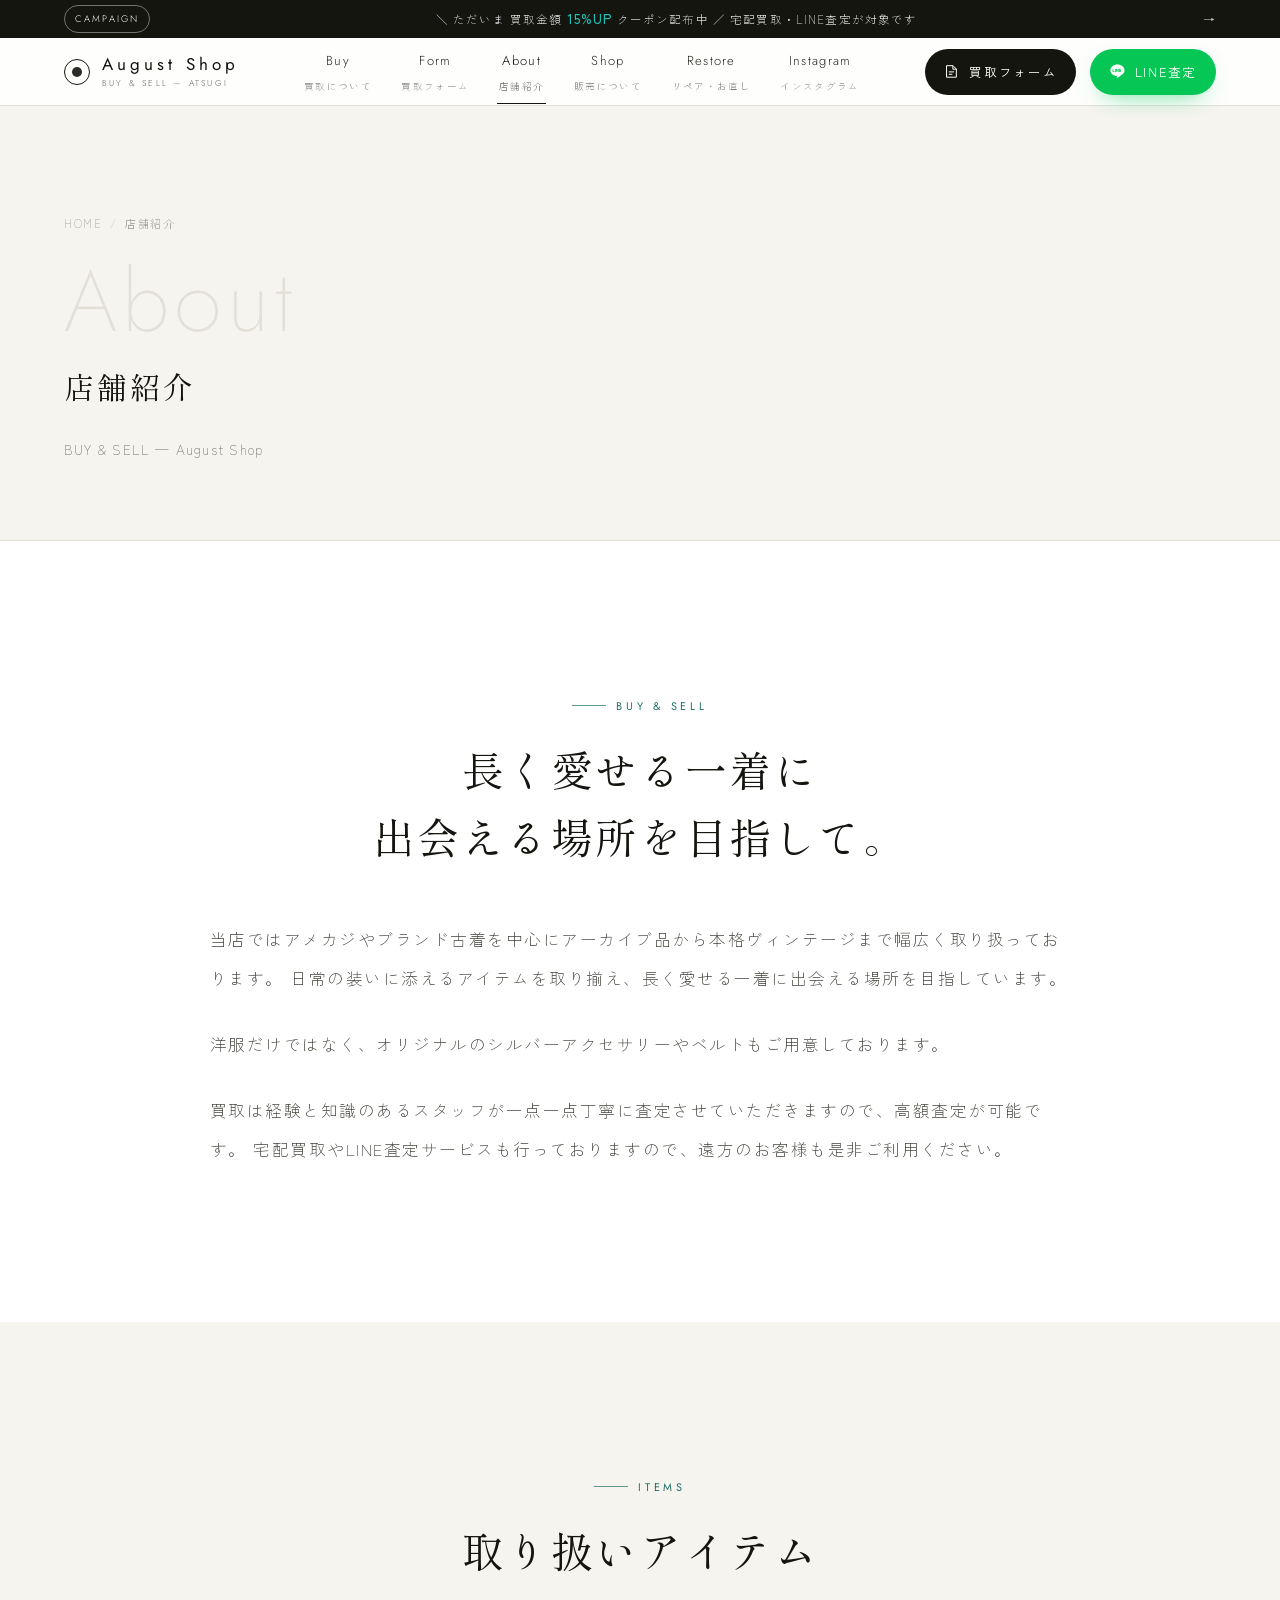
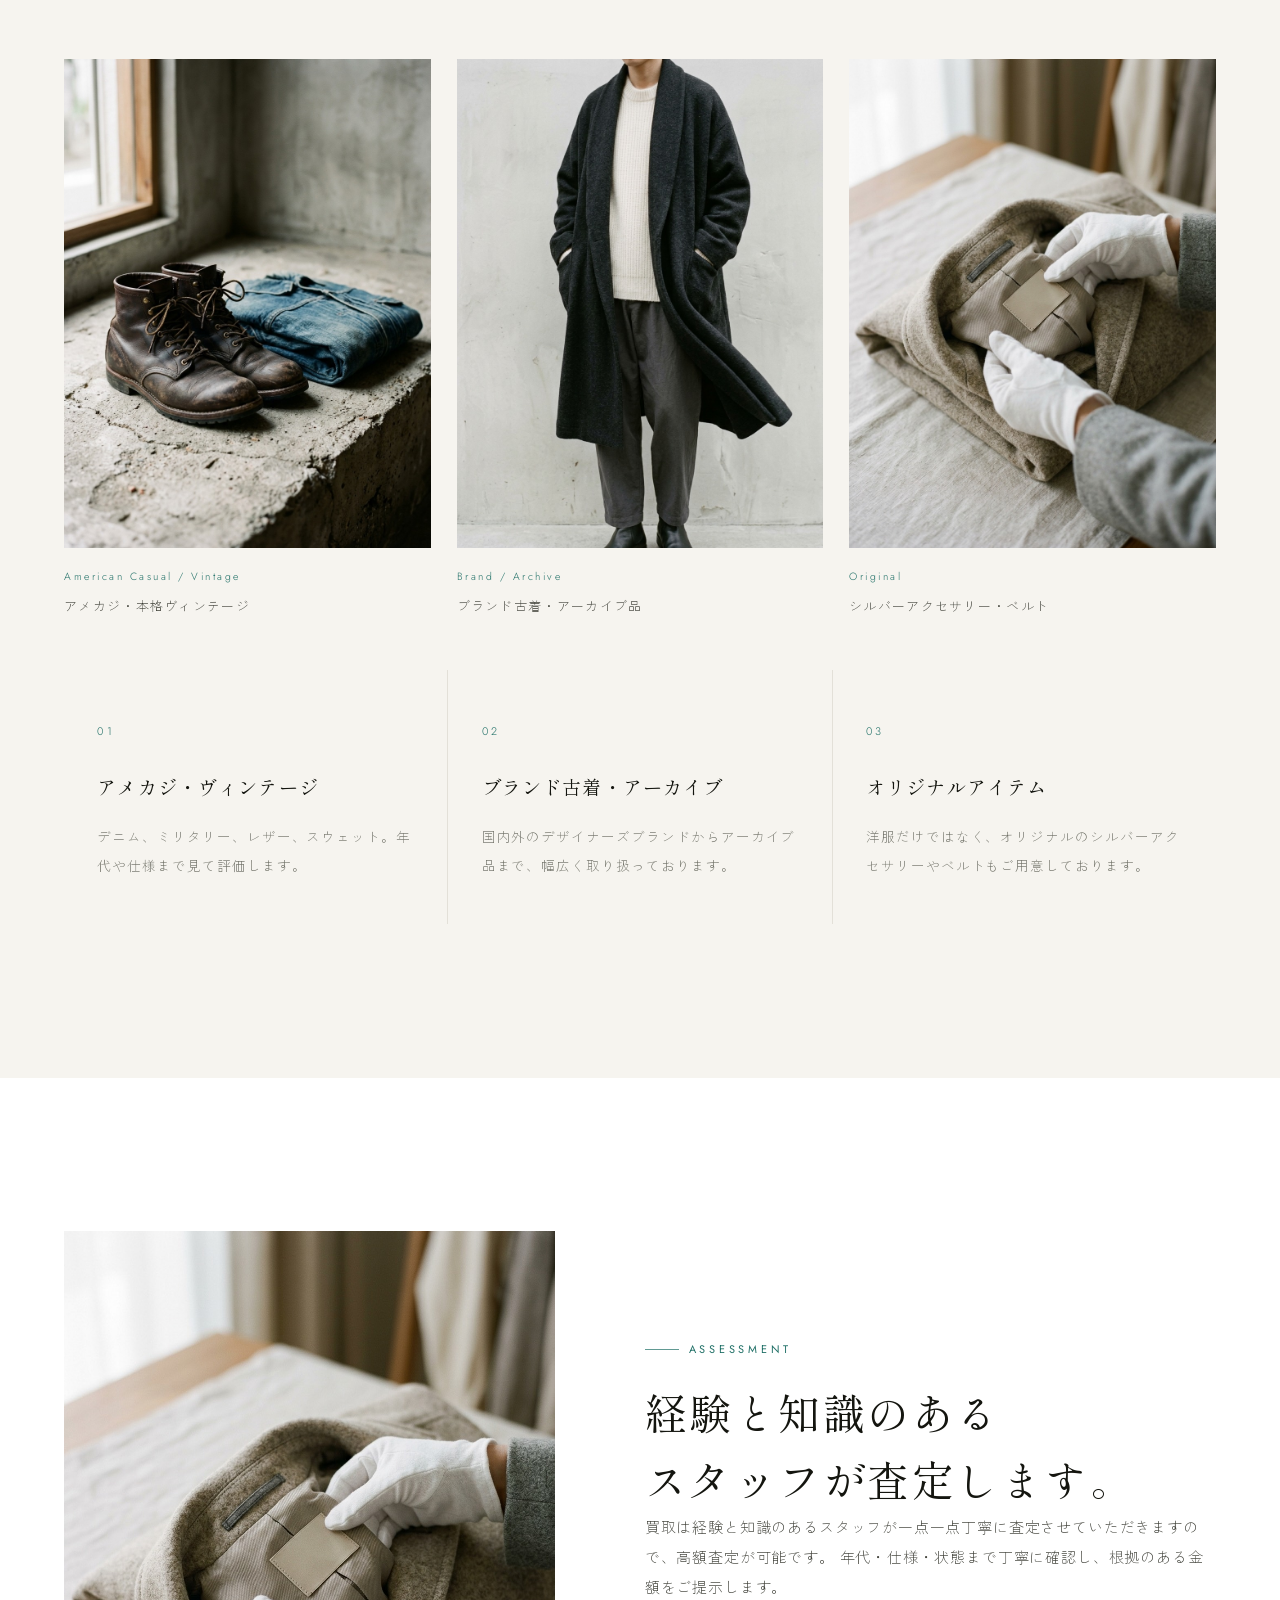
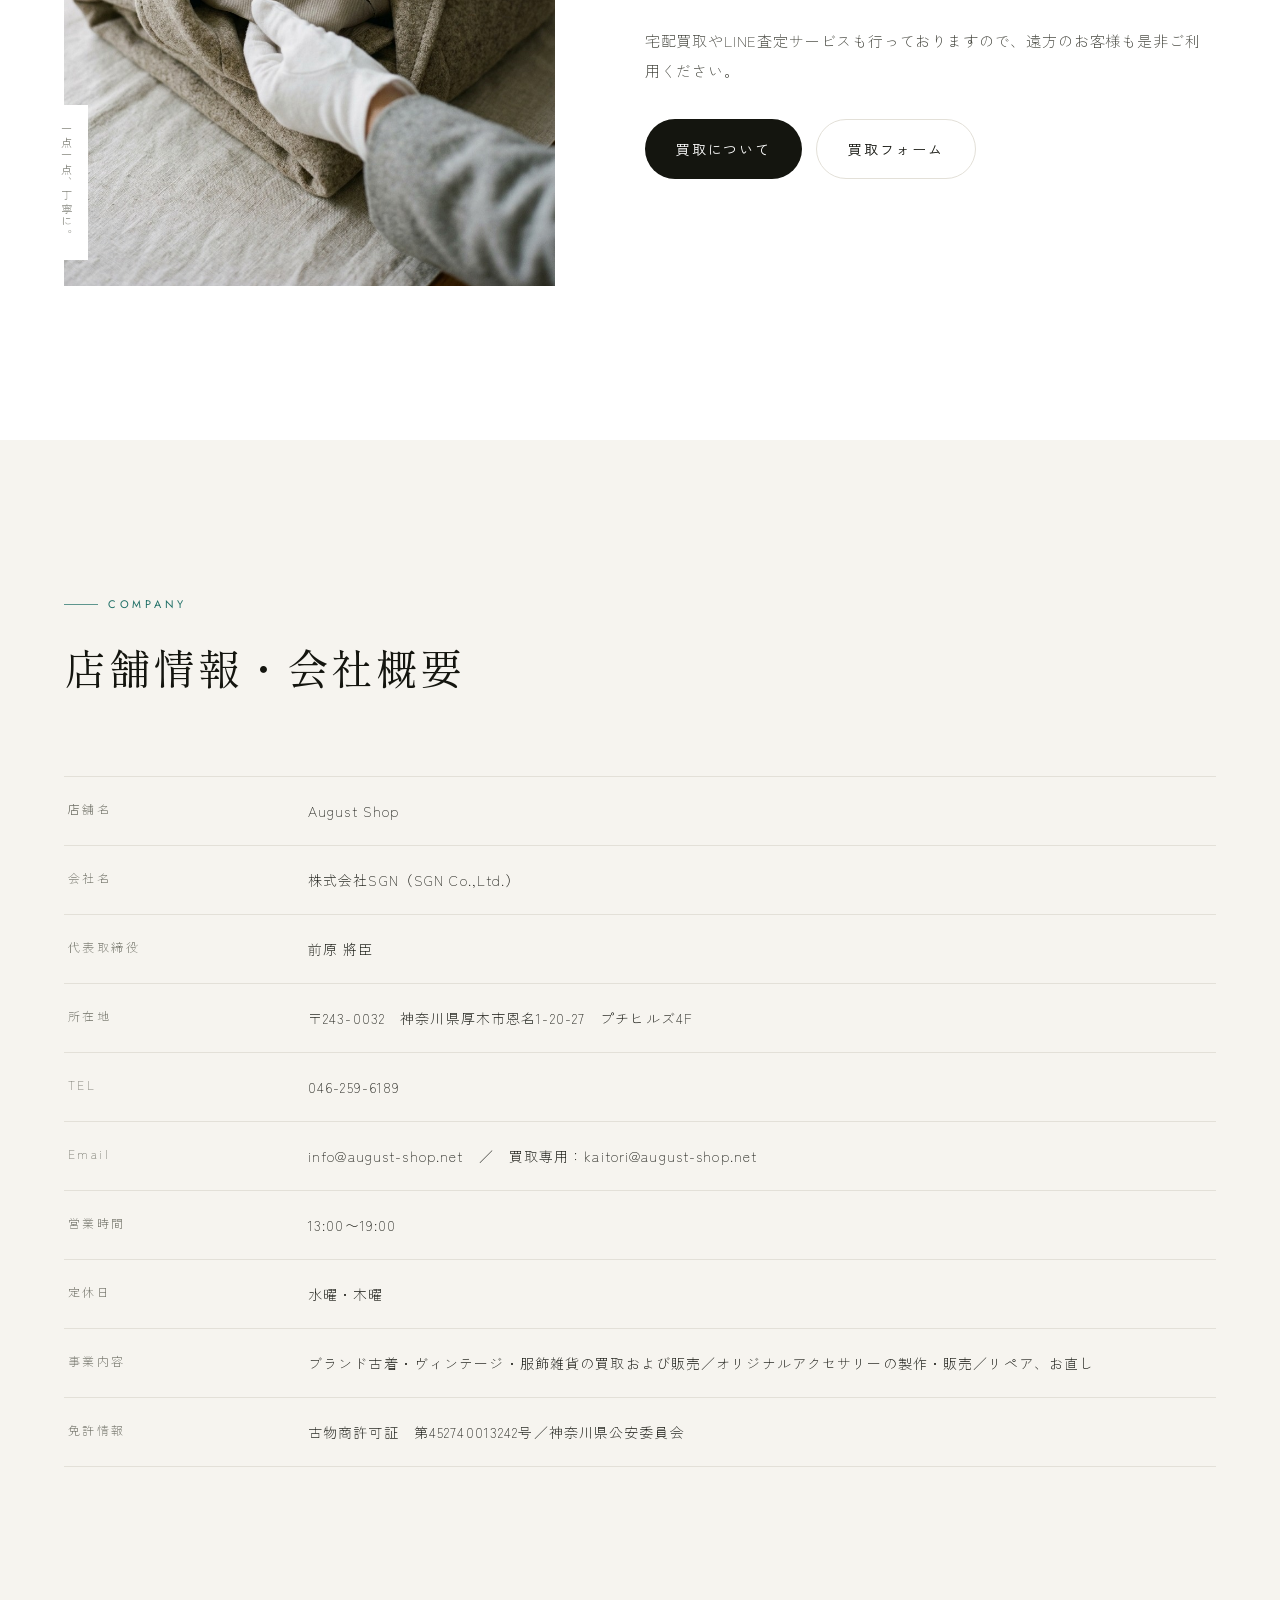
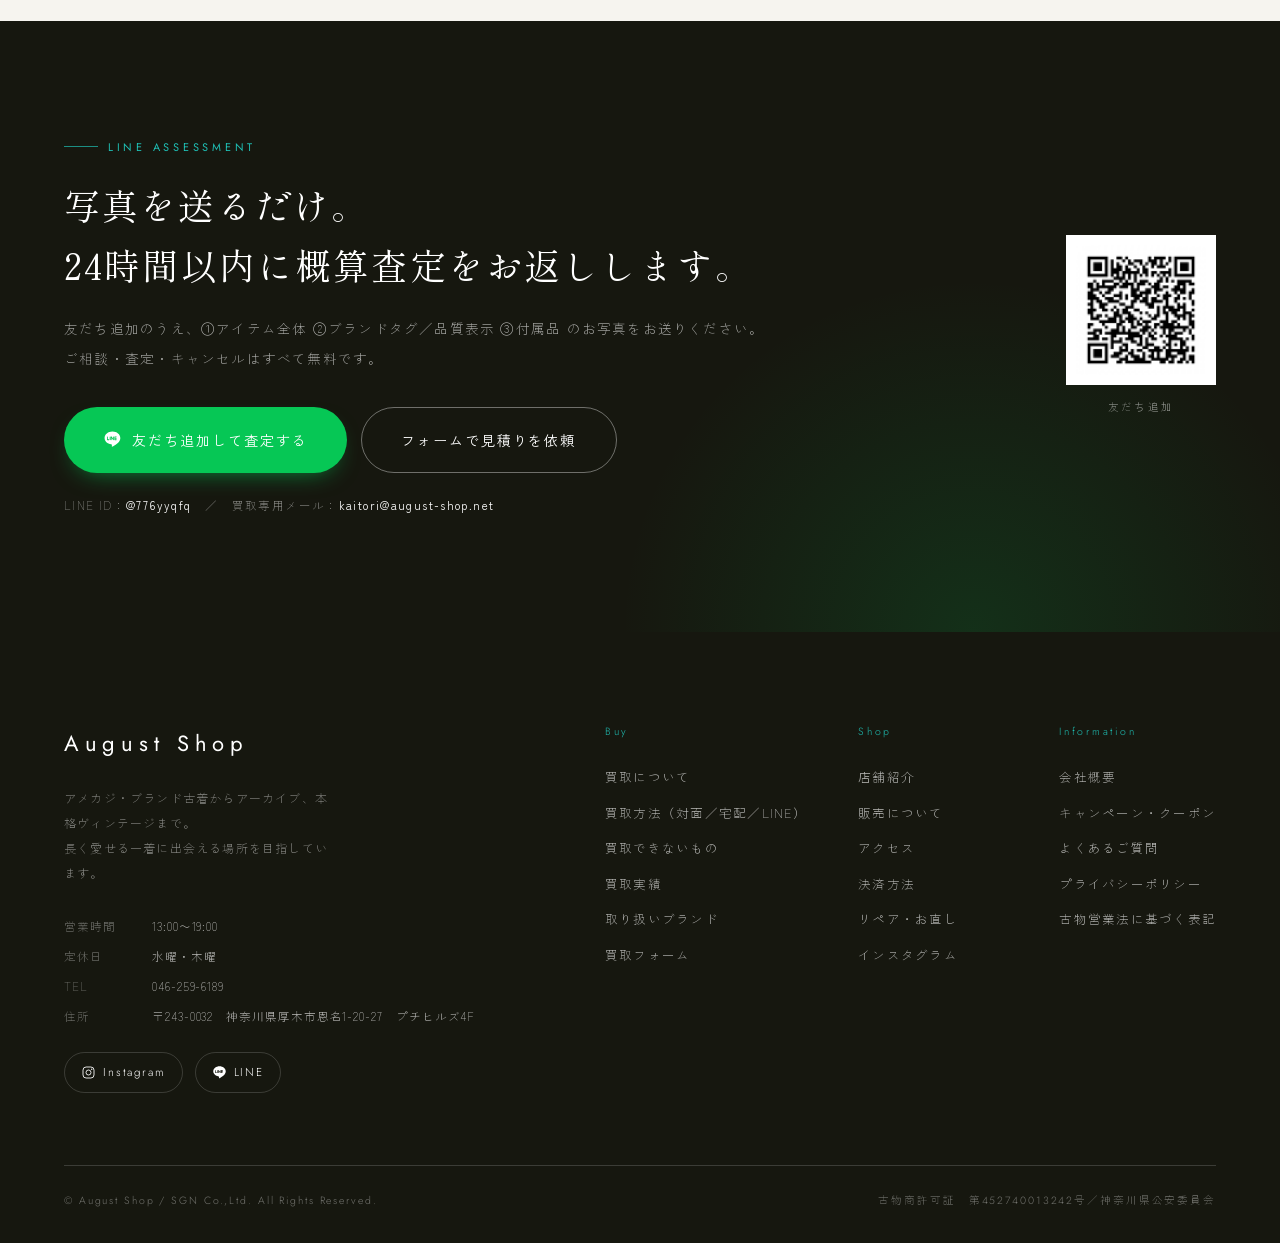
==== about.html @ b06b69f5 "feat: AUGUST SHOP ver2.0 静的サイト構築 マルチページ版デザインモックをもとに、公開可能な静的サイトとして構築。  - 共通パーツ（ヘッダー/ドロワー/LINE CTA/フッタ" ====
<!DOCTYPE html>
<html lang="ja" class="no-js">
<!-- @common:head -->
<head>
<meta charset="utf-8">
<meta name="viewport" content="width=device-width, initial-scale=1">
<title>店舗紹介・会社概要｜August Shop</title>
<meta name="description" content="August Shop の店舗紹介。アメカジやブランド古着を中心に、アーカイブ品から本格ヴィンテージまで。オリジナルのシルバーアクセサリーやベルトもご用意しております。会社概要・古物商許可番号も掲載。">
<meta name="theme-color" content="#14150f">
<meta name="format-detection" content="telephone=no">
<!-- 確認用URLのため検索エンジンには登録させません（本番公開時は PREVIEW=False） -->
<meta name="robots" content="noindex, nofollow">

<!-- OGP / Twitter -->
<meta property="og:type" content="article">
<meta property="og:site_name" content="August Shop">
<meta property="og:locale" content="ja_JP">
<meta property="og:title" content="店舗紹介・会社概要｜August Shop">
<meta property="og:description" content="August Shop の店舗紹介。アメカジやブランド古着を中心に、アーカイブ品から本格ヴィンテージまで。オリジナルのシルバーアクセサリーやベルトもご用意しております。会社概要・古物商許可番号も掲載。">
<meta property="og:url" content="https://uitarosen.github.io/test-shop-ver2.0/about.html">
<meta property="og:image" content="https://uitarosen.github.io/test-shop-ver2.0/assets/img/og.jpg">
<meta property="og:image:width" content="1200">
<meta property="og:image:height" content="630">
<meta name="twitter:card" content="summary_large_image">

<!-- Icons -->
<link rel="icon" href="assets/icon/favicon.svg" type="image/svg+xml">
<link rel="apple-touch-icon" href="assets/icon/apple-touch-icon.png">

<!-- Webフォントはローカル同梱（assets/fonts）。CDN配信に戻す方法は README.md を参照 -->
<link rel="stylesheet" href="assets/css/fonts.css">
<link rel="stylesheet" href="assets/css/style.css">

<!-- JS有効時のみのスタイル切り替え -->
<script>document.documentElement.classList.remove('no-js');</script>
<script type="application/ld+json">
{
  "@context": "https://schema.org",
  "@type": "BreadcrumbList",
  "itemListElement": [
    {
      "@type": "ListItem",
      "position": 1,
      "name": "ホーム",
      "item": "https://uitarosen.github.io/test-shop-ver2.0/"
    },
    {
      "@type": "ListItem",
      "position": 2,
      "name": "店舗紹介",
      "item": "https://uitarosen.github.io/test-shop-ver2.0/about.html"
    }
  ]
}
</script>
</head>
<!-- /@common:head -->
<body data-page="about.html">

<!-- @common:chrome -->
<a href="#top" class="skiplink">本文へスキップ</a>

<div class="topbar">
  <a href="index.html#campaign" class="topbar__inner">
    <span class="topbar__tag">CAMPAIGN</span>
    <span class="topbar__text">＼ ただいま 買取金額 <b>15%UP</b> クーポン配布中 ／ 宅配買取・LINE査定が対象です</span>
    <span class="topbar__arrow" aria-hidden="true">→</span>
  </a>
</div>

<header class="header" id="header">
  <div class="header__inner">
    <a href="index.html" class="logo" aria-label="August Shop ホーム">
      <span class="logo__mark" aria-hidden="true"></span>
      <span class="logo__text">
        <span class="logo__name">August Shop</span>
        <span class="logo__sub">BUY &amp; SELL — ATSUGI</span>
      </span>
    </a>

    <nav class="gnav" aria-label="メインナビゲーション">
      <a href="buy.html"><span>Buy</span><em>買取について</em></a>
      <a href="form.html"><span>Form</span><em>買取フォーム</em></a>
      <a href="about.html" class="is-current" aria-current="page"><span>About</span><em>店舗紹介</em></a>
      <a href="shop.html"><span>Shop</span><em>販売について</em></a>
      <a href="restore.html"><span>Restore</span><em>リペア・お直し</em></a>
      <a href="instagram.html"><span>Instagram</span><em>インスタグラム</em></a>
    </nav>

    <div class="header__actions">
      <a href="form.html" class="btn btn--dark btn--sm"><span class="btn__icon"><svg viewBox="0 0 24 24" fill="none" stroke="currentColor" stroke-width="1.4" aria-hidden="true"><path d="M5 3.8h9.2L19 8.6V20.2H5z"/><path d="M14 3.8v5h5"/><path d="M8.2 12.6h7.6M8.2 16h5"/></svg></span>買取フォーム</a>
      <a href="#line" class="btn btn--line btn--sm"><span class="btn__icon"><svg viewBox="0 0 24 24" fill="currentColor" aria-hidden="true"><path d="M12 2C6.5 2 2 5.66 2 10.16c0 4.03 3.57 7.4 8.39 8.04.33.07.77.22.89.5.1.26.07.66.03.92l-.14.86c-.04.26-.2 1.02.89.56 1.1-.46 5.9-3.48 8.05-5.95C21.5 13.5 22 11.9 22 10.16 22 5.66 17.5 2 12 2ZM7.5 12.9H5.62a.5.5 0 0 1-.5-.5V8.6a.5.5 0 0 1 1 0v3.3H7.5a.5.5 0 0 1 0 1Zm2.05-.5a.5.5 0 0 1-1 0V8.6a.5.5 0 0 1 1 0v3.8Zm4.2 0a.5.5 0 0 1-.9.3l-1.93-2.62v2.32a.5.5 0 0 1-1 0V8.6a.5.5 0 0 1 .9-.3l1.93 2.63V8.6a.5.5 0 0 1 1 0v3.8Zm3.13-2.4a.5.5 0 0 1 0 1h-1.38v.9h1.38a.5.5 0 0 1 0 1h-1.88a.5.5 0 0 1-.5-.5V8.6a.5.5 0 0 1 .5-.5h1.88a.5.5 0 0 1 0 1h-1.38v.9h1.38Z"/></svg></span>LINE査定</a>
      <button class="burger" id="burger" type="button" aria-label="メニューを開く" aria-expanded="false" aria-controls="drawer">
        <span></span><span></span>
      </button>
    </div>
  </div>
</header>

<div class="drawer" id="drawer" aria-hidden="true">
  <nav class="drawer__nav" aria-label="メニュー">
      <a href="buy.html"><span class="en">Buy</span><span class="jp">買取について</span></a>
      <a href="form.html"><span class="en">Form</span><span class="jp">買取フォーム</span></a>
      <a href="about.html" aria-current="page"><span class="en">About</span><span class="jp">店舗紹介</span></a>
      <a href="shop.html"><span class="en">Shop</span><span class="jp">販売について</span></a>
      <a href="restore.html"><span class="en">Restore</span><span class="jp">リペア・お直し</span></a>
      <a href="instagram.html"><span class="en">Instagram</span><span class="jp">インスタグラム</span></a>
  </nav>
  <div class="drawer__foot">
    <div class="drawer__btns">
      <a href="#line" class="btn btn--line btn--block"><span class="btn__icon"><svg viewBox="0 0 24 24" fill="currentColor" aria-hidden="true"><path d="M12 2C6.5 2 2 5.66 2 10.16c0 4.03 3.57 7.4 8.39 8.04.33.07.77.22.89.5.1.26.07.66.03.92l-.14.86c-.04.26-.2 1.02.89.56 1.1-.46 5.9-3.48 8.05-5.95C21.5 13.5 22 11.9 22 10.16 22 5.66 17.5 2 12 2ZM7.5 12.9H5.62a.5.5 0 0 1-.5-.5V8.6a.5.5 0 0 1 1 0v3.3H7.5a.5.5 0 0 1 0 1Zm2.05-.5a.5.5 0 0 1-1 0V8.6a.5.5 0 0 1 1 0v3.8Zm4.2 0a.5.5 0 0 1-.9.3l-1.93-2.62v2.32a.5.5 0 0 1-1 0V8.6a.5.5 0 0 1 .9-.3l1.93 2.63V8.6a.5.5 0 0 1 1 0v3.8Zm3.13-2.4a.5.5 0 0 1 0 1h-1.38v.9h1.38a.5.5 0 0 1 0 1h-1.88a.5.5 0 0 1-.5-.5V8.6a.5.5 0 0 1 .5-.5h1.88a.5.5 0 0 1 0 1h-1.38v.9h1.38Z"/></svg></span>LINEで査定する</a>
      <a href="form.html" class="btn btn--outline btn--block"><span class="btn__icon"><svg viewBox="0 0 24 24" fill="none" stroke="currentColor" stroke-width="1.4" aria-hidden="true"><path d="M5 3.8h9.2L19 8.6V20.2H5z"/><path d="M14 3.8v5h5"/><path d="M8.2 12.6h7.6M8.2 16h5"/></svg></span>買取フォームで見積り</a>
    </div>
    <p class="drawer__note">
      TEL <a href="tel:046-259-6189">046-259-6189</a>／営業 13:00〜19:00（定休日：水曜・木曜）
    </p>
  </div>
</div>
<!-- /@common:chrome -->

<main id="top">


  <section class="page-hero">
    <div class="container">
      <nav class="crumb" aria-label="パンくずリスト"><a href="index.html">HOME</a><span>店舗紹介</span></nav>
      <p class="page-hero__en">About</p>
      <h1 class="page-hero__jp">店舗紹介</h1>
      <p class="page-hero__lead">BUY &amp; SELL — August Shop</p>
    </div>
  </section>

  <!-- ============ STATEMENT ============ -->
  <section class="section">
    <div class="container container--narrow center">
      <p class="eyebrow reveal" style="justify-content:center">Buy &amp; Sell</p>
      <h2 class="h2 reveal">長く愛せる一着に<br>出会える場所を目指して。</h2>
      <div class="rich lead-lg mt-l reveal" style="text-align:left">
        <p>
          当店ではアメカジやブランド古着を中心にアーカイブ品から本格ヴィンテージまで幅広く取り扱っております。
          日常の装いに添えるアイテムを取り揃え、長く愛せる一着に出会える場所を目指しています。
        </p>
        <p>
          洋服だけではなく、オリジナルのシルバーアクセサリーやベルトもご用意しております。
        </p>
        <p>
          買取は経験と知識のあるスタッフが一点一点丁寧に査定させていただきますので、高額査定が可能です。
          宅配買取やLINE査定サービスも行っておりますので、遠方のお客様も是非ご利用ください。
        </p>
      </div>
    </div>
  </section>

  <!-- ============ 取り扱い ============ -->
  <section class="section section--alt">
    <div class="container">
      <header class="section__head section__head--center">
        <p class="eyebrow reveal">Items</p>
        <h2 class="h2 reveal">取り扱いアイテム</h2>
      </header>

      <div class="gallery">
        <figure class="gallery__item reveal">
          <img src="assets/img/item-01.jpg" alt="ヴィンテージデニムとレザーブーツ" width="896" height="1200" loading="lazy" decoding="async">
          <figcaption><span class="gallery__cat">American Casual / Vintage</span><span class="gallery__name">アメカジ・本格ヴィンテージ</span></figcaption>
        </figure>
        <figure class="gallery__item reveal">
          <img src="assets/img/item-03.jpg" alt="ブランド古着のスタイリング" width="896" height="1200" loading="lazy" decoding="async">
          <figcaption><span class="gallery__cat">Brand / Archive</span><span class="gallery__name">ブランド古着・アーカイブ品</span></figcaption>
        </figure>
        <figure class="gallery__item reveal">
          <img src="assets/img/concept.jpg" alt="オリジナルの革小物" width="896" height="1200" loading="lazy" decoding="async">
          <figcaption><span class="gallery__cat">Original</span><span class="gallery__name">シルバーアクセサリー・ベルト</span></figcaption>
        </figure>
      </div>

      <div class="cards mt-l">
        <div class="card reveal">
          <span class="card__no">01</span>
          <h3 class="card__title">アメカジ・ヴィンテージ</h3>
          <p class="card__text">デニム、ミリタリー、レザー、スウェット。年代や仕様まで見て評価します。</p>
        </div>
        <div class="card reveal">
          <span class="card__no">02</span>
          <h3 class="card__title">ブランド古着・アーカイブ</h3>
          <p class="card__text">国内外のデザイナーズブランドからアーカイブ品まで、幅広く取り扱っております。</p>
        </div>
        <div class="card reveal">
          <span class="card__no">03</span>
          <h3 class="card__title">オリジナルアイテム</h3>
          <p class="card__text">洋服だけではなく、オリジナルのシルバーアクセサリーやベルトもご用意しております。</p>
        </div>
      </div>
    </div>
  </section>

  <!-- ============ 買取の姿勢 ============ -->
  <section class="section">
    <div class="container">
      <div class="concept__grid">
        <div class="concept__media reveal">
          <img src="assets/img/concept.jpg" alt="一点一点丁寧に査定する様子" width="896" height="1200" loading="lazy" decoding="async">
          <p class="concept__caption">一点一点、丁寧に。</p>
        </div>
        <div class="concept__body">
          <p class="eyebrow reveal">Assessment</p>
          <h2 class="h2 reveal">経験と知識のある<br>スタッフが査定します。</h2>
          <div class="rich reveal">
            <p>
              買取は経験と知識のあるスタッフが一点一点丁寧に査定させていただきますので、高額査定が可能です。
              年代・仕様・状態まで丁寧に確認し、根拠のある金額をご提示します。
            </p>
            <p>
              宅配買取やLINE査定サービスも行っておりますので、遠方のお客様も是非ご利用ください。
            </p>
          </div>
          <div class="hero__actions mt-m reveal" style="animation:none">
            <a href="buy.html" class="btn btn--dark">買取について</a>
            <a href="form.html" class="btn btn--outline" style="color:var(--ink);border-color:var(--line)">買取フォーム</a>
          </div>
        </div>
      </div>
    </div>
  </section>

  <!-- ============ 会社概要 ============ -->
  <section class="section section--alt" id="company">
    <div class="container">
      <header class="section__head">
        <p class="eyebrow reveal">Company</p>
        <h2 class="h2 reveal">店舗情報・会社概要</h2>
      </header>
      <dl class="info reveal">
        <div><dt>店舗名</dt><dd>August Shop</dd></div>
        <div><dt>会社名</dt><dd>株式会社SGN（SGN Co.,Ltd.）</dd></div>
        <div><dt>代表取締役</dt><dd>前原 將臣</dd></div>
        <div><dt>所在地</dt><dd>〒243-0032　神奈川県厚木市恩名1-20-27　プチヒルズ4F</dd></div>
        <div><dt>TEL</dt><dd><a href="tel:046-259-6189">046-259-6189</a></dd></div>
        <div><dt>Email</dt><dd>info@august-shop.net　／　買取専用：kaitori@august-shop.net</dd></div>
        <div><dt>営業時間</dt><dd>13:00〜19:00</dd></div>
        <div><dt>定休日</dt><dd>水曜・木曜</dd></div>
        <div><dt>事業内容</dt><dd>ブランド古着・ヴィンテージ・服飾雑貨の買取および販売／オリジナルアクセサリーの製作・販売／リペア、お直し</dd></div>
        <div><dt>免許情報</dt><dd>古物商許可証　第452740013242号／神奈川県公安委員会</dd></div>
      </dl>
    </div>
  </section>

</main>

<!-- @common:foot -->

<section class="linecta" id="line">
  <div class="container">
    <div class="linecta__inner">
      <div class="linecta__body">
        <p class="eyebrow eyebrow--light">LINE Assessment</p>
        <h2 class="linecta__title">写真を送るだけ。<br>24時間以内に概算査定をお返しします。</h2>
        <p class="linecta__text">
          友だち追加のうえ、①アイテム全体 ②ブランドタグ／品質表示 ③付属品 のお写真をお送りください。<br>
          ご相談・査定・キャンセルはすべて無料です。
        </p>
        <div class="linecta__actions">
          <a href="https://line.me/R/ti/p/%40776yyqfq" class="btn btn--line btn--lg" target="_blank" rel="noopener"><span class="btn__icon"><svg viewBox="0 0 24 24" fill="currentColor" aria-hidden="true"><path d="M12 2C6.5 2 2 5.66 2 10.16c0 4.03 3.57 7.4 8.39 8.04.33.07.77.22.89.5.1.26.07.66.03.92l-.14.86c-.04.26-.2 1.02.89.56 1.1-.46 5.9-3.48 8.05-5.95C21.5 13.5 22 11.9 22 10.16 22 5.66 17.5 2 12 2ZM7.5 12.9H5.62a.5.5 0 0 1-.5-.5V8.6a.5.5 0 0 1 1 0v3.3H7.5a.5.5 0 0 1 0 1Zm2.05-.5a.5.5 0 0 1-1 0V8.6a.5.5 0 0 1 1 0v3.8Zm4.2 0a.5.5 0 0 1-.9.3l-1.93-2.62v2.32a.5.5 0 0 1-1 0V8.6a.5.5 0 0 1 .9-.3l1.93 2.63V8.6a.5.5 0 0 1 1 0v3.8Zm3.13-2.4a.5.5 0 0 1 0 1h-1.38v.9h1.38a.5.5 0 0 1 0 1h-1.88a.5.5 0 0 1-.5-.5V8.6a.5.5 0 0 1 .5-.5h1.88a.5.5 0 0 1 0 1h-1.38v.9h1.38Z"/></svg></span>友だち追加して査定する</a>
          <a href="form.html" class="btn btn--outline btn--lg">フォームで見積りを依頼</a>
        </div>
        <p class="linecta__meta">LINE ID：<b>@776yyqfq</b>　／　買取専用メール：<b>kaitori@august-shop.net</b></p>
      </div>
      <div class="linecta__qr">
        <div class="qr">
          <div class="qr__frame">
            <img src="assets/icon/line-qr.png" alt="August Shop 公式LINEの友だち追加用QRコード" width="150" height="150" loading="lazy" decoding="async">
          </div>
          <p>友だち追加</p>
        </div>
      </div>
    </div>
  </div>
</section>

<footer class="footer">
  <div class="container">
    <div class="footer__top">
      <div class="footer__brand">
        <span class="logo__name logo__name--lg">August Shop</span>
        <p class="footer__tagline">
          アメカジ・ブランド古着からアーカイブ、本格ヴィンテージまで。<br>
          長く愛せる一着に出会える場所を目指しています。
        </p>
        <dl class="footer__info">
          <div><dt>営業時間</dt><dd>13:00〜19:00</dd></div>
          <div><dt>定休日</dt><dd>水曜・木曜</dd></div>
          <div><dt>TEL</dt><dd><a href="tel:046-259-6189">046-259-6189</a></dd></div>
          <div><dt>住所</dt><dd>〒243-0032　神奈川県厚木市恩名1-20-27　プチヒルズ4F</dd></div>
        </dl>
        <div class="footer__sns">
          <a href="https://www.instagram.com/august_shop/" target="_blank" rel="noopener"><svg viewBox="0 0 24 24" fill="none" stroke="currentColor" stroke-width="1.4" aria-hidden="true"><rect x="3.2" y="3.2" width="17.6" height="17.6" rx="5"/><circle cx="12" cy="12" r="4"/><circle cx="17.2" cy="6.8" r="1.1" fill="currentColor" stroke="none"/></svg>Instagram</a>
          <a href="https://line.me/R/ti/p/%40776yyqfq" target="_blank" rel="noopener"><svg viewBox="0 0 24 24" fill="currentColor" aria-hidden="true"><path d="M12 2C6.5 2 2 5.66 2 10.16c0 4.03 3.57 7.4 8.39 8.04.33.07.77.22.89.5.1.26.07.66.03.92l-.14.86c-.04.26-.2 1.02.89.56 1.1-.46 5.9-3.48 8.05-5.95C21.5 13.5 22 11.9 22 10.16 22 5.66 17.5 2 12 2ZM7.5 12.9H5.62a.5.5 0 0 1-.5-.5V8.6a.5.5 0 0 1 1 0v3.3H7.5a.5.5 0 0 1 0 1Zm2.05-.5a.5.5 0 0 1-1 0V8.6a.5.5 0 0 1 1 0v3.8Zm4.2 0a.5.5 0 0 1-.9.3l-1.93-2.62v2.32a.5.5 0 0 1-1 0V8.6a.5.5 0 0 1 .9-.3l1.93 2.63V8.6a.5.5 0 0 1 1 0v3.8Zm3.13-2.4a.5.5 0 0 1 0 1h-1.38v.9h1.38a.5.5 0 0 1 0 1h-1.88a.5.5 0 0 1-.5-.5V8.6a.5.5 0 0 1 .5-.5h1.88a.5.5 0 0 1 0 1h-1.38v.9h1.38Z"/></svg>LINE</a>
        </div>
      </div>
      <nav class="footer__nav" aria-label="フッターナビゲーション">
        <div>
          <p class="footer__navhead">Buy</p>
          <a href="buy.html">買取について</a>
          <a href="buy.html#methods">買取方法（対面／宅配／LINE）</a>
          <a href="buy.html#ng">買取できないもの</a>
          <a href="buy.html#results">買取実績</a>
          <a href="buy.html#brands">取り扱いブランド</a>
          <a href="form.html">買取フォーム</a>
        </div>
        <div>
          <p class="footer__navhead">Shop</p>
          <a href="about.html">店舗紹介</a>
          <a href="shop.html">販売について</a>
          <a href="shop.html#access">アクセス</a>
          <a href="shop.html#payment">決済方法</a>
          <a href="restore.html">リペア・お直し</a>
          <a href="instagram.html">インスタグラム</a>
        </div>
        <div>
          <p class="footer__navhead">Information</p>
          <a href="about.html#company">会社概要</a>
          <a href="index.html#campaign">キャンペーン・クーポン</a>
          <a href="buy.html#faq">よくあるご質問</a>
          <a href="privacy.html">プライバシーポリシー</a>
          <a href="about.html#company">古物営業法に基づく表記</a>
        </div>
      </nav>
    </div>
    <div class="footer__bottom">
      <p class="footer__copy">© August Shop / SGN Co.,Ltd. All Rights Reserved.</p>
      <p class="footer__mock">古物商許可証　第452740013242号／神奈川県公安委員会</p>
    </div>
  </div>
</footer>

<div class="actionbar">
  <a href="#line" class="actionbar__btn actionbar__btn--line">
    <span class="actionbar__icon"><svg viewBox="0 0 24 24" fill="currentColor" aria-hidden="true"><path d="M12 2C6.5 2 2 5.66 2 10.16c0 4.03 3.57 7.4 8.39 8.04.33.07.77.22.89.5.1.26.07.66.03.92l-.14.86c-.04.26-.2 1.02.89.56 1.1-.46 5.9-3.48 8.05-5.95C21.5 13.5 22 11.9 22 10.16 22 5.66 17.5 2 12 2ZM7.5 12.9H5.62a.5.5 0 0 1-.5-.5V8.6a.5.5 0 0 1 1 0v3.3H7.5a.5.5 0 0 1 0 1Zm2.05-.5a.5.5 0 0 1-1 0V8.6a.5.5 0 0 1 1 0v3.8Zm4.2 0a.5.5 0 0 1-.9.3l-1.93-2.62v2.32a.5.5 0 0 1-1 0V8.6a.5.5 0 0 1 .9-.3l1.93 2.63V8.6a.5.5 0 0 1 1 0v3.8Zm3.13-2.4a.5.5 0 0 1 0 1h-1.38v.9h1.38a.5.5 0 0 1 0 1h-1.88a.5.5 0 0 1-.5-.5V8.6a.5.5 0 0 1 .5-.5h1.88a.5.5 0 0 1 0 1h-1.38v.9h1.38Z"/></svg></span>
    <span class="actionbar__label"><b>LINE査定</b><small>写真を送るだけ</small></span>
  </a>
  <a href="form.html" class="actionbar__btn actionbar__btn--form">
    <span class="actionbar__icon"><svg viewBox="0 0 24 24" fill="none" stroke="currentColor" stroke-width="1.4" aria-hidden="true"><path d="M5 3.8h9.2L19 8.6V20.2H5z"/><path d="M14 3.8v5h5"/><path d="M8.2 12.6h7.6M8.2 16h5"/></svg></span>
    <span class="actionbar__label"><b>買取フォーム</b><small>HP内で完結</small></span>
  </a>
  <a href="tel:046-259-6189" class="actionbar__btn actionbar__btn--tel">
    <span class="actionbar__icon"><svg viewBox="0 0 24 24" fill="none" stroke="currentColor" stroke-width="1.4" aria-hidden="true"><path d="M6.4 3.8h3l1.5 3.7-2 1.4a12 12 0 0 0 5.2 5.2l1.4-2 3.7 1.5v3a1.6 1.6 0 0 1-1.8 1.6C10.9 17.5 6.5 13.1 4.8 5.6A1.6 1.6 0 0 1 6.4 3.8Z"/></svg></span>
    <span class="actionbar__label"><b>お電話</b><small>046-259-6189</small></span>
  </a>
</div>

<script src="assets/js/main.js" defer></script>
<!-- /@common:foot -->
</body>
</html>
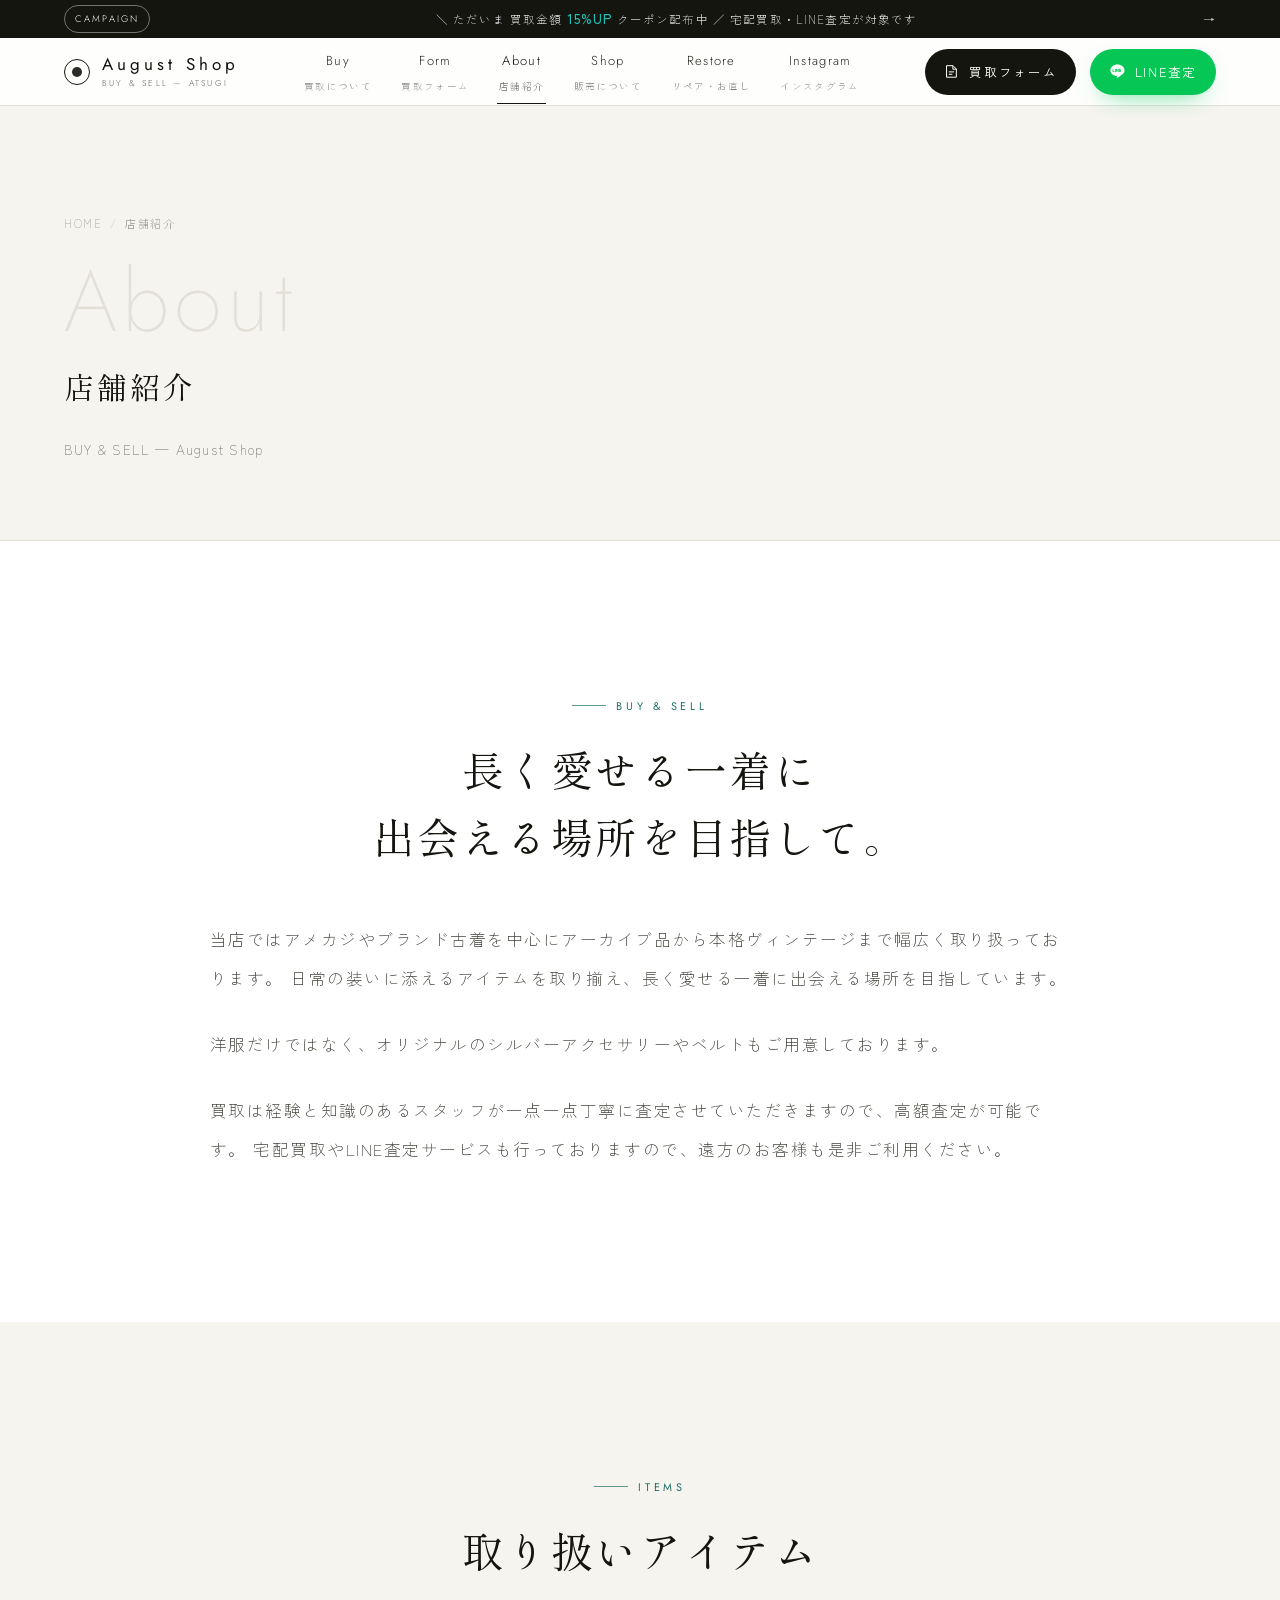
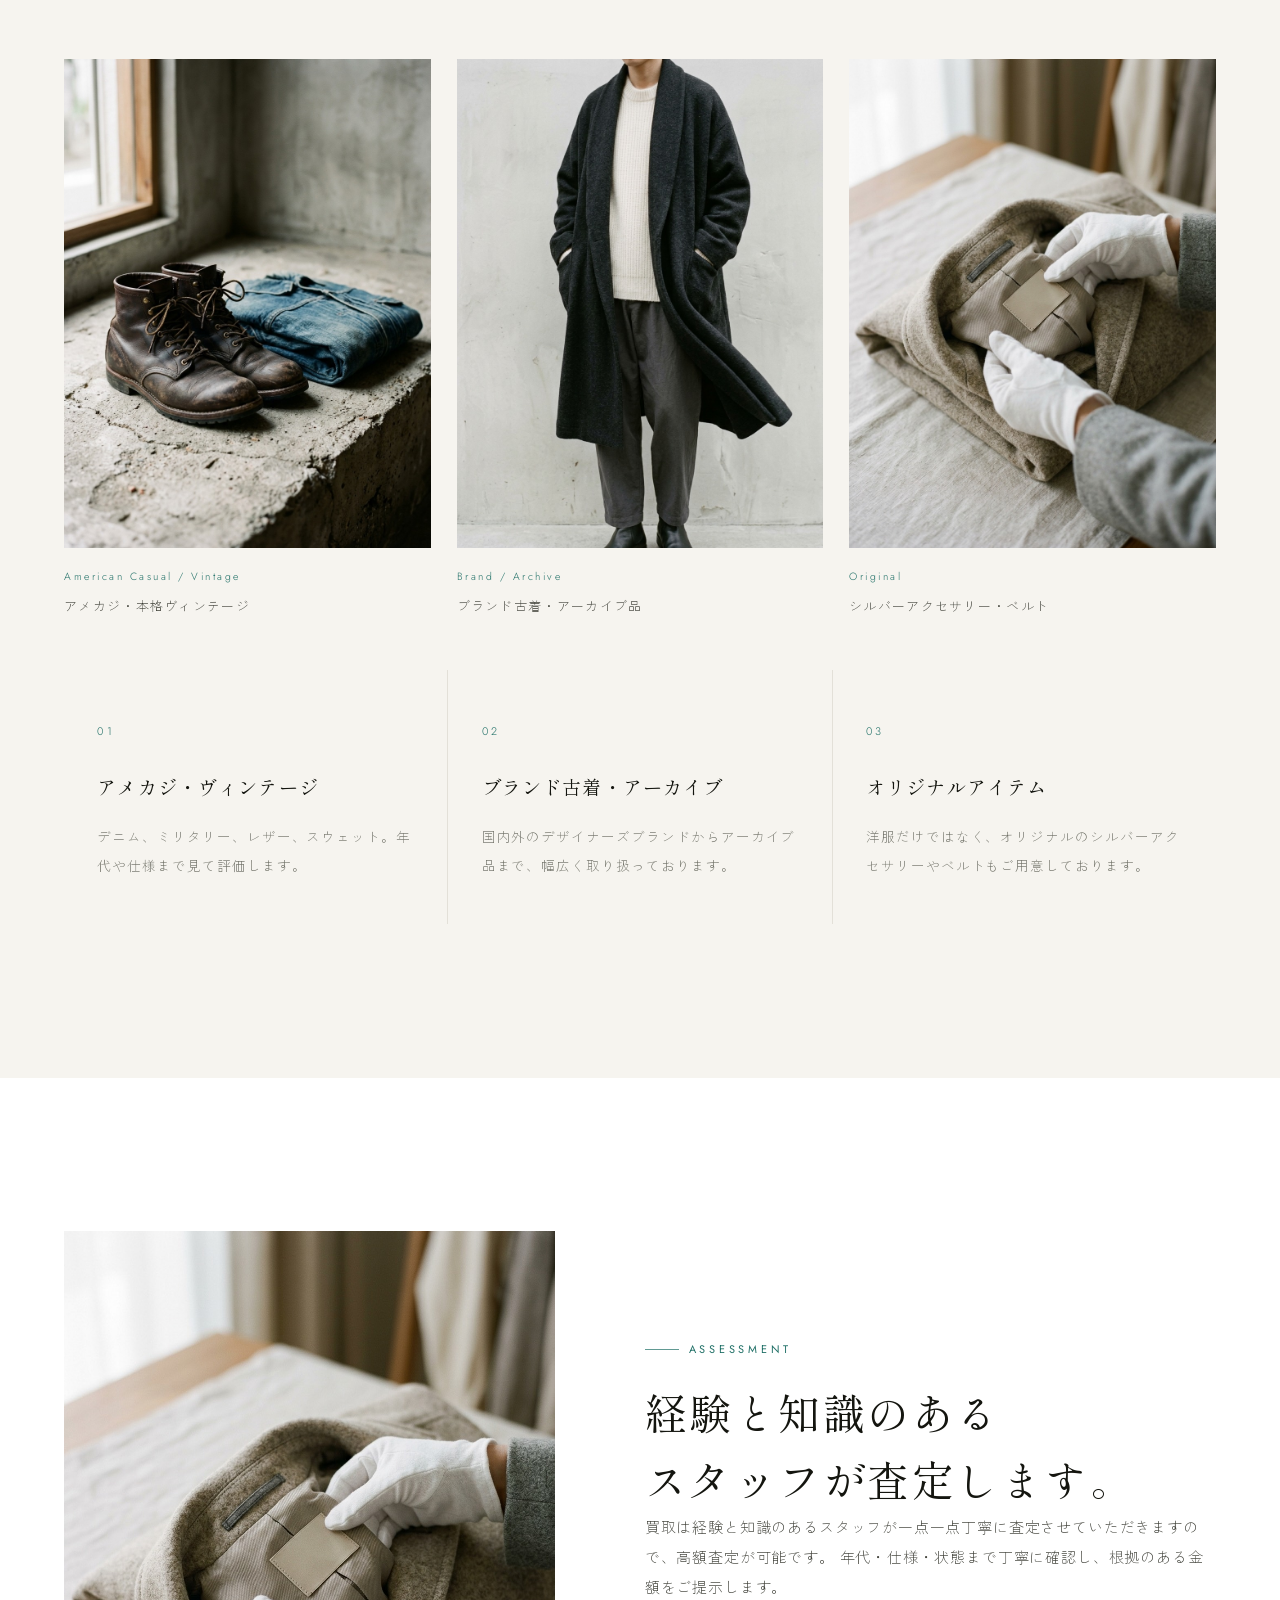
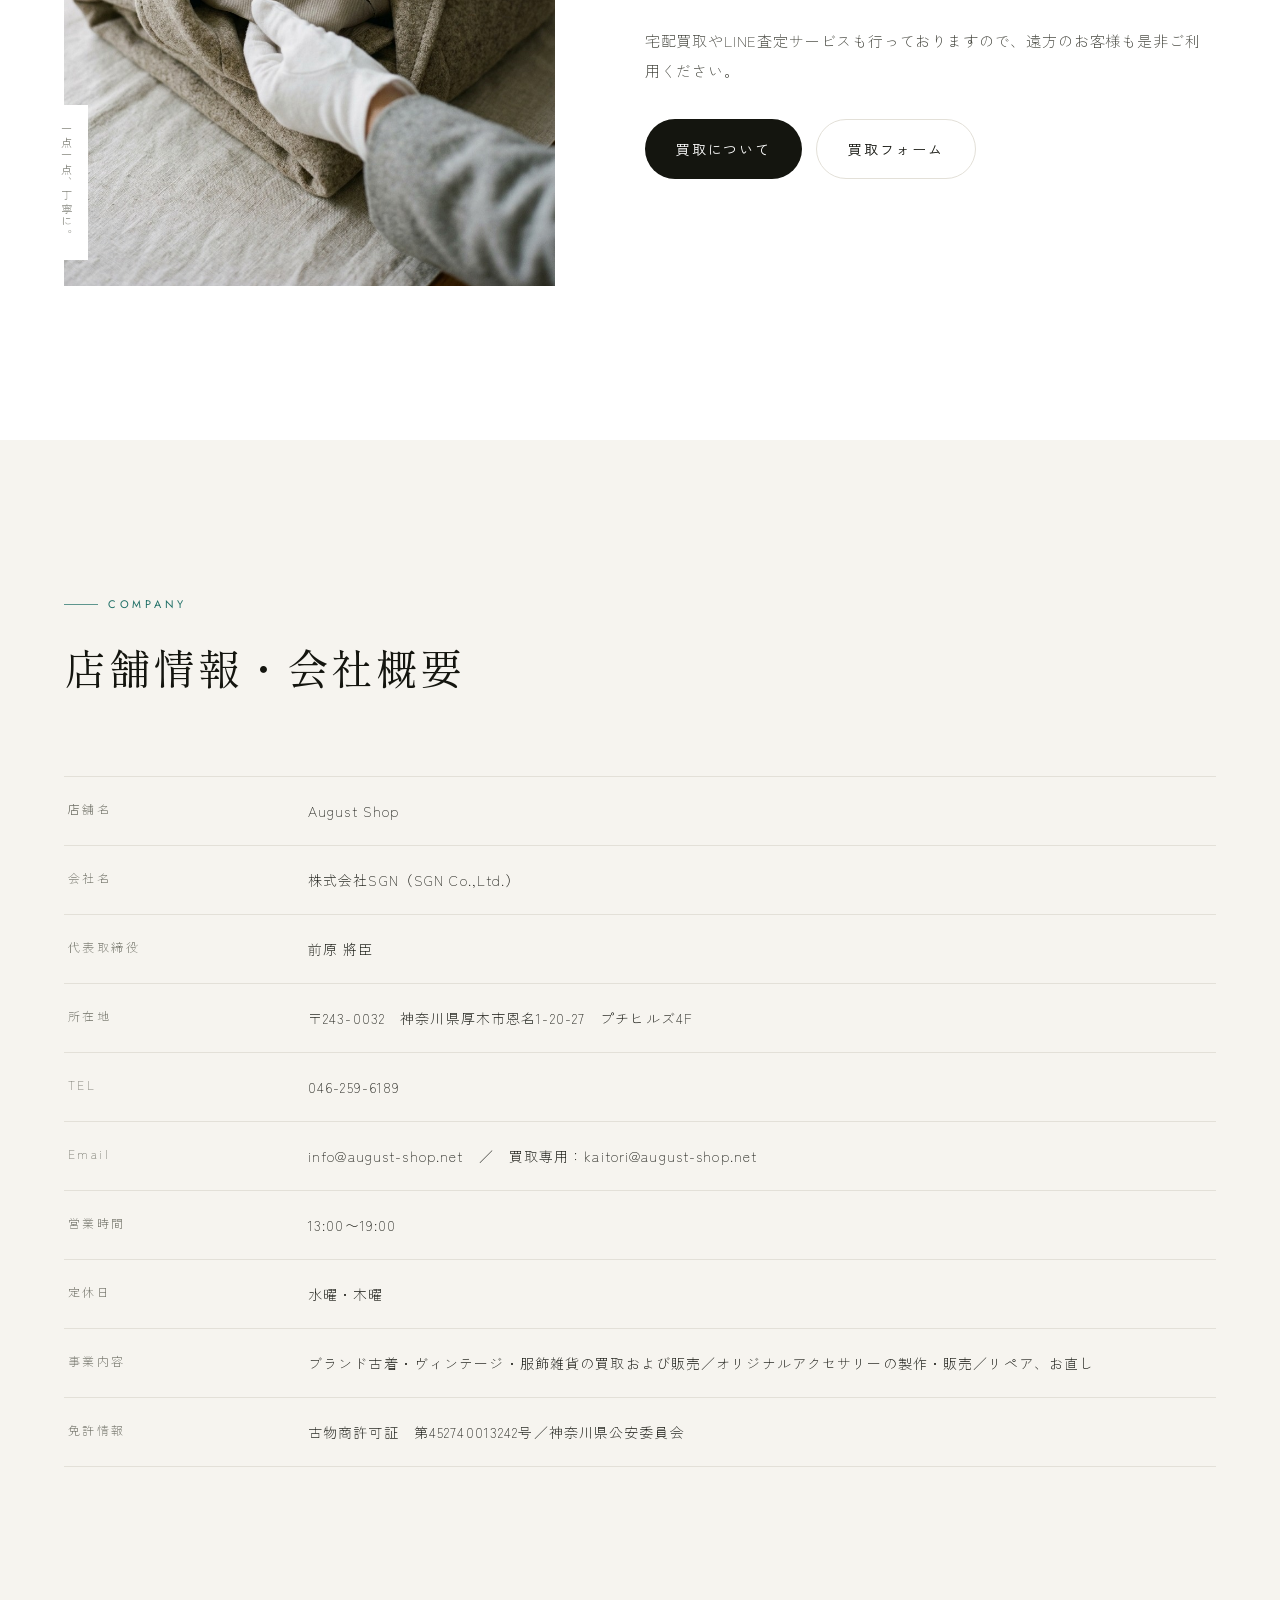
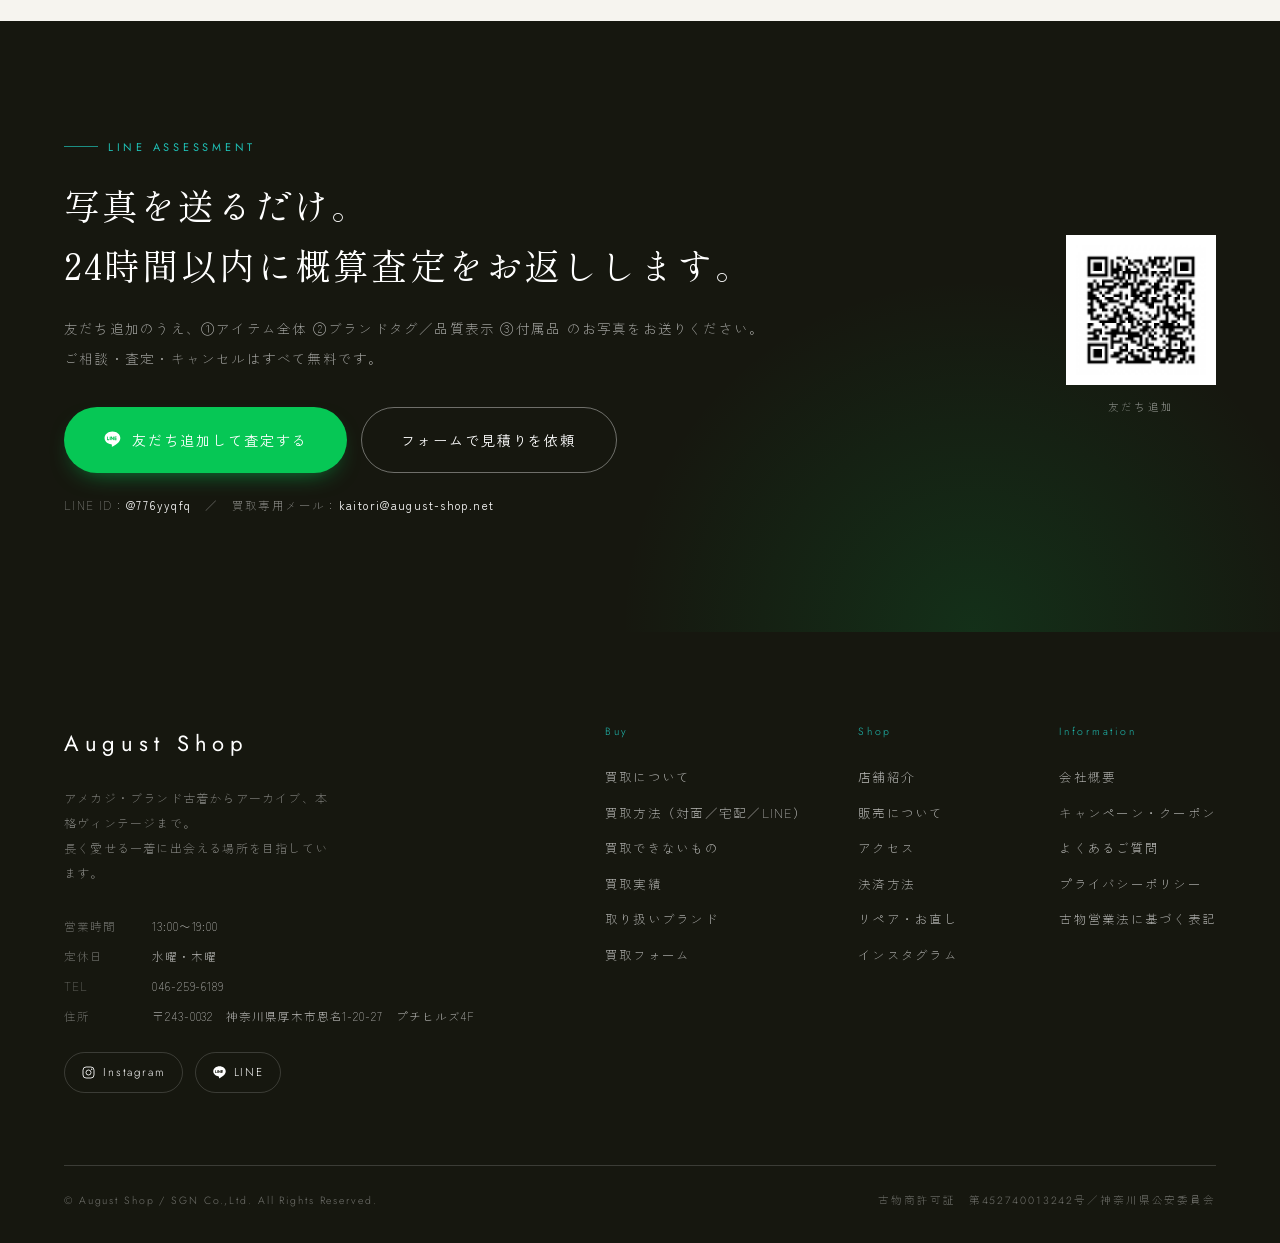
==== commit 59d0978a: "fix: LINE QRコードの拡大ぼけを解消（最近傍法で300pxに拡大）" ====
--- a/about.html
+++ b/about.html
@@ -268,7 +268,7 @@
       <div class="linecta__qr">
         <div class="qr">
           <div class="qr__frame">
-            <img src="assets/icon/line-qr.png" alt="August Shop 公式LINEの友だち追加用QRコード" width="150" height="150" loading="lazy" decoding="async">
+            <img src="assets/icon/line-qr.png" alt="August Shop 公式LINEの友だち追加用QRコード" width="300" height="300" loading="lazy" decoding="async">
           </div>
           <p>友だち追加</p>
         </div>
